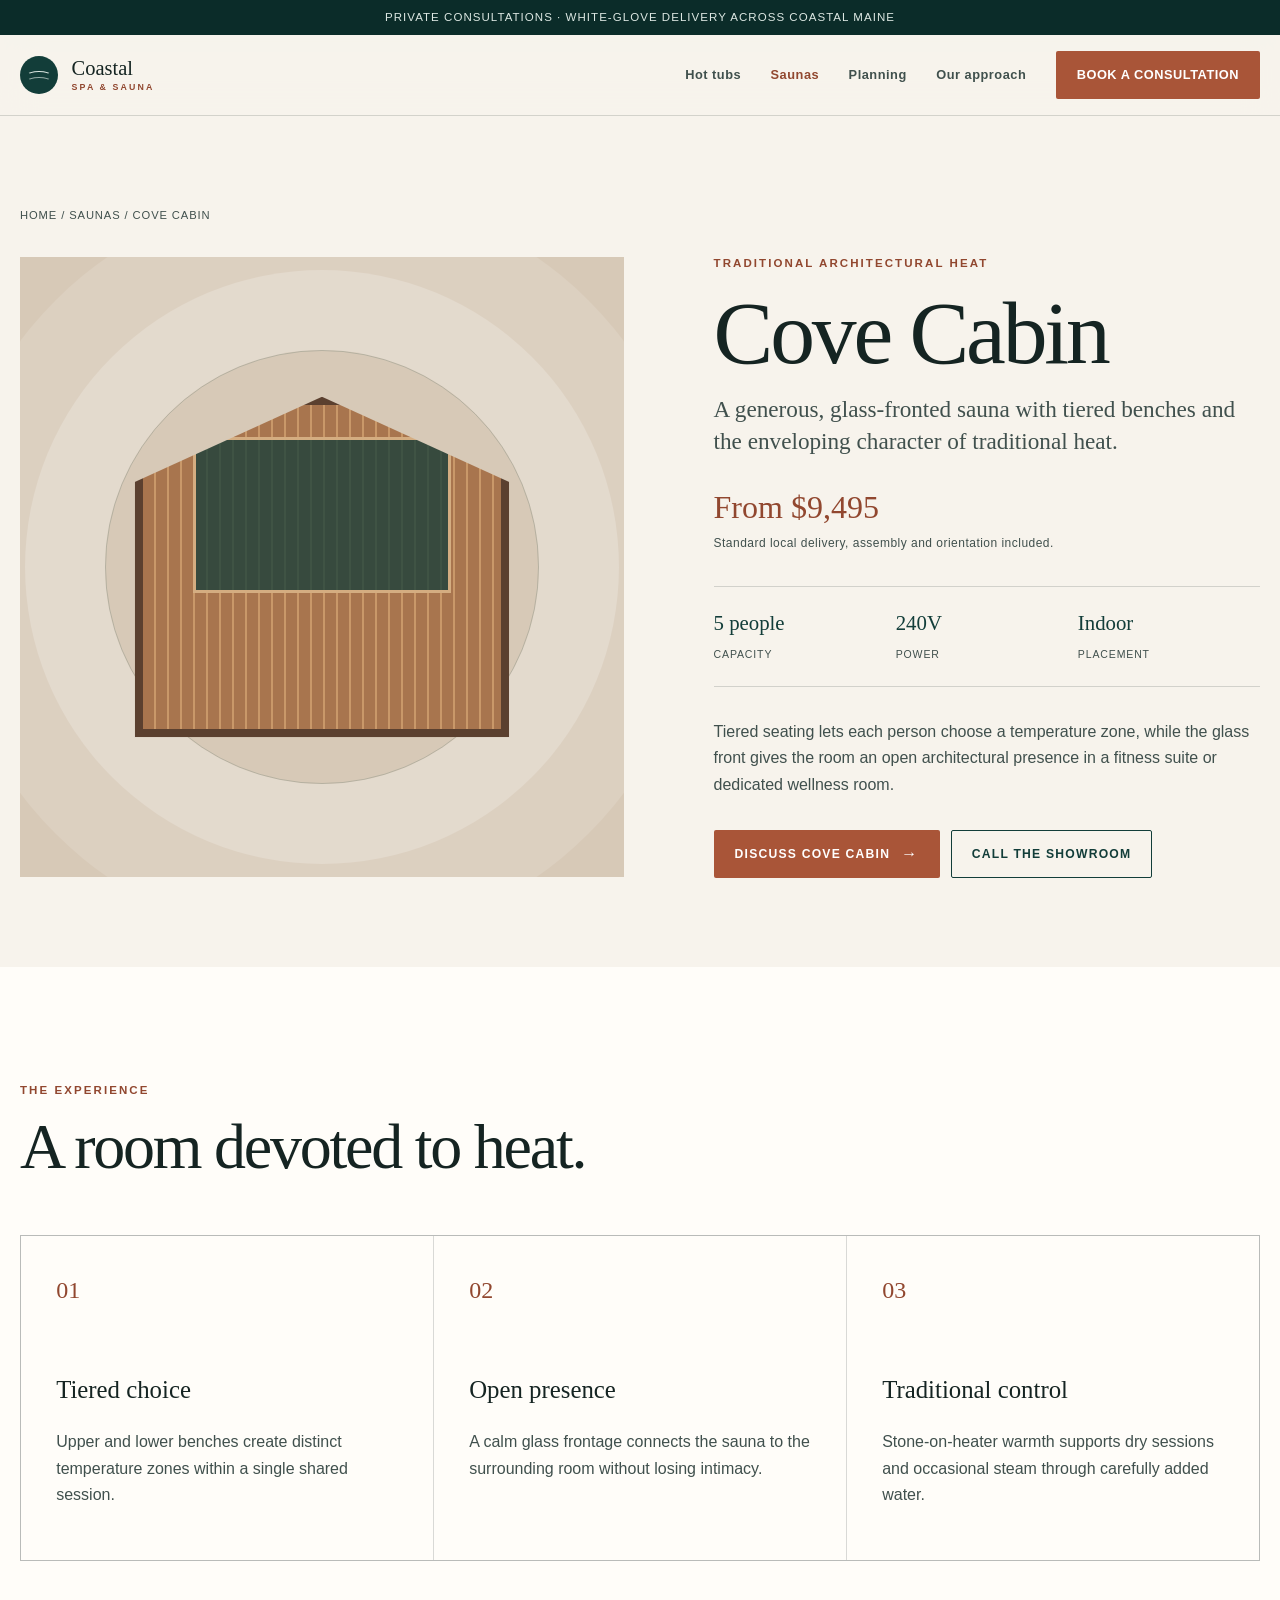
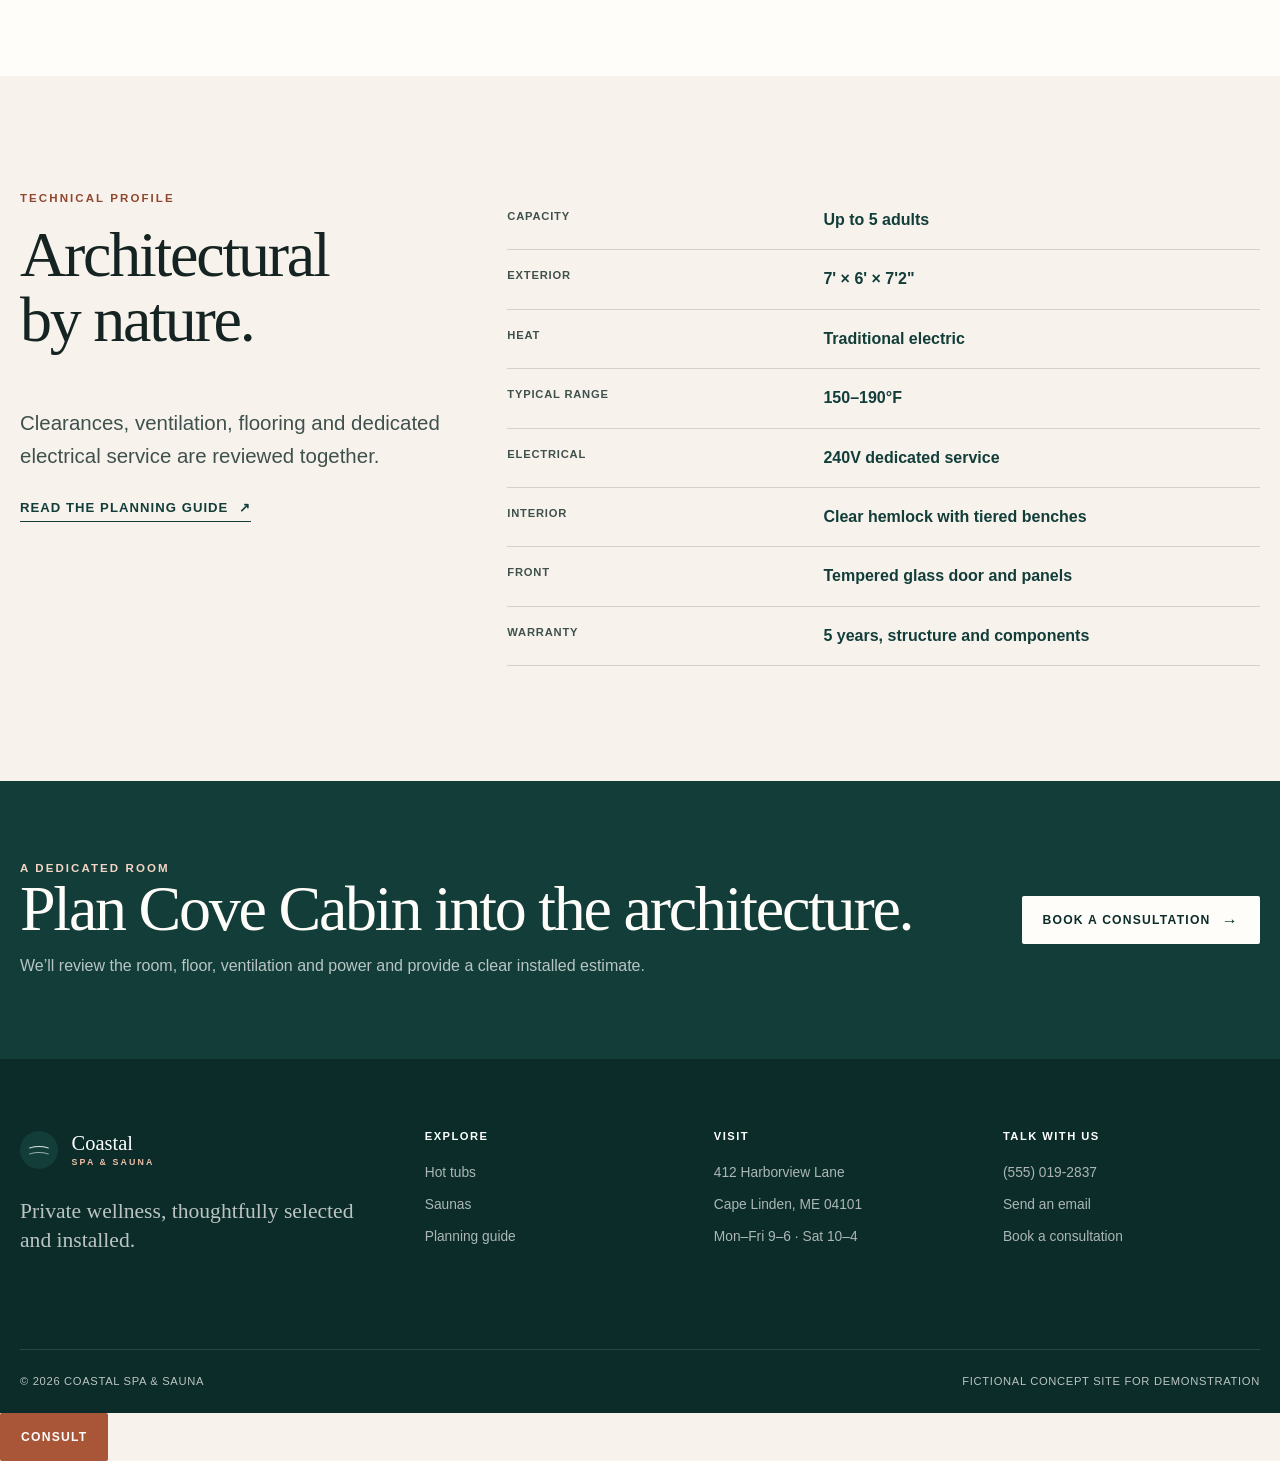
==== cove-cabin.html @ 3d487a6d "Redesign site for a luxury dealer experience" ====
<!doctype html><html lang="en"><head><meta charset="utf-8"><meta name="viewport" content="width=device-width,initial-scale=1"><title>Cove Cabin Traditional Sauna | Coastal Spa &amp; Sauna</title><meta name="description" content="Explore the five-person Cove Cabin traditional sauna with tiered benches, a glass front and premium electric heat."><meta name="theme-color" content="#0b2c29"><meta property="og:image" content="https://coastal-spa-sauna.thomas-12e.workers.dev/og-coastal.png"><meta name="twitter:card" content="summary_large_image"><link rel="canonical" href="https://coastal-spa-sauna.thomas-12e.workers.dev/cove-cabin.html"><link rel="icon" href="favicon.svg" type="image/svg+xml"><link rel="stylesheet" href="styles.css"><script src="script.js" defer></script></head><body>
<a class="skip-link" href="#main">Skip to main content</a><div class="announcement">Private consultations &middot; White-glove delivery across coastal Maine</div><header class="site-header"><div class="container header-inner"><a class="brand" href="index.html" aria-label="Coastal Spa and Sauna home"><span class="brand-mark" aria-hidden="true"></span><span class="brand-copy"><span class="brand-name">Coastal</span><span class="brand-sub">Spa &amp; Sauna</span></span></a><button class="nav-toggle" type="button" aria-label="Open menu" aria-expanded="false" aria-controls="site-nav"><span></span><span></span><span></span></button><nav class="nav" id="site-nav"><a href="hot-tubs.html">Hot tubs</a><a aria-current="page" href="saunas.html">Saunas</a><a href="planning.html">Planning</a><a href="about.html">Our approach</a><a class="btn btn-primary" href="pricing.html?model=cove-cabin">Book a consultation</a></nav></div></header>
<main id="main"><section class="pd-hero"><div class="container"><nav class="breadcrumb" aria-label="Breadcrumb"><a href="index.html">Home</a> / <a href="saunas.html">Saunas</a> / Cove Cabin</nav><div class="pd-grid"><div class="pd-stage" style="background:#d7c9b7" aria-label="Architectural illustration of the Cove Cabin sauna"><div class="mini-sauna cabin" style="width:62%" aria-hidden="true"></div></div><div class="pd-info pd-sticky"><p class="eyebrow">Traditional architectural heat</p><h1>Cove Cabin</h1><p class="pd-tagline">A generous, glass-fronted sauna with tiered benches and the enveloping character of traditional heat.</p><p class="pd-price">From $9,495<small>Standard local delivery, assembly and orientation included.</small></p><div class="fit-list"><div class="fit-item"><strong>5 people</strong><span>Capacity</span></div><div class="fit-item"><strong>240V</strong><span>Power</span></div><div class="fit-item"><strong>Indoor</strong><span>Placement</span></div></div><p class="muted">Tiered seating lets each person choose a temperature zone, while the glass front gives the room an open architectural presence in a fitness suite or dedicated wellness room.</p><div class="pd-actions"><a class="btn btn-primary btn-arrow" href="pricing.html?model=cove-cabin">Discuss Cove Cabin</a><a class="btn btn-outline" href="tel:+15550192837">Call the showroom</a></div></div></div></div></section>
<section class="section section-paper"><div class="container"><div class="section-head"><div><p class="eyebrow">The experience</p><h2>A room devoted to heat.</h2></div></div><div class="benefit-grid"><article class="benefit"><span class="benefit-no">01</span><h3>Tiered choice</h3><p>Upper and lower benches create distinct temperature zones within a single shared session.</p></article><article class="benefit"><span class="benefit-no">02</span><h3>Open presence</h3><p>A calm glass frontage connects the sauna to the surrounding room without losing intimacy.</p></article><article class="benefit"><span class="benefit-no">03</span><h3>Traditional control</h3><p>Stone-on-heater warmth supports dry sessions and occasional steam through carefully added water.</p></article></div></div></section>
<section class="section"><div class="container spec-layout"><div><p class="eyebrow">Technical profile</p><h2>Architectural by nature.</h2><p class="lede">Clearances, ventilation, flooring and dedicated electrical service are reviewed together.</p><a class="text-link" href="planning.html">Read the planning guide</a></div><table class="spec-table"><tbody><tr><th>Capacity</th><td>Up to 5 adults</td></tr><tr><th>Exterior</th><td>7' × 6' × 7'2"</td></tr><tr><th>Heat</th><td>Traditional electric</td></tr><tr><th>Typical range</th><td>150–190°F</td></tr><tr><th>Electrical</th><td>240V dedicated service</td></tr><tr><th>Interior</th><td>Clear hemlock with tiered benches</td></tr><tr><th>Front</th><td>Tempered glass door and panels</td></tr><tr><th>Warranty</th><td>5 years, structure and components</td></tr></tbody></table></div></section>
<section class="consult-band"><div class="container consult-inner"><div><p class="eyebrow">A dedicated room</p><h2>Plan Cove Cabin into the architecture.</h2><p>We’ll review the room, floor, ventilation and power and provide a clear installed estimate.</p></div><a class="btn btn-light btn-arrow" href="pricing.html?model=cove-cabin">Book a consultation</a></div></section></main>
<footer class="site-footer"><div class="container footer-main"><div class="footer-brand"><a class="brand" href="index.html"><span class="brand-mark" aria-hidden="true"></span><span class="brand-copy"><span class="brand-name" style="color:#fff">Coastal</span><span class="brand-sub">Spa &amp; Sauna</span></span></a><p>Private wellness, thoughtfully selected and installed.</p></div><div class="footer-col"><h2>Explore</h2><a href="hot-tubs.html">Hot tubs</a><a href="saunas.html">Saunas</a><a href="planning.html">Planning guide</a></div><div class="footer-col"><h2>Visit</h2><span>412 Harborview Lane</span><span>Cape Linden, ME 04101</span><span>Mon–Fri 9–6 &middot; Sat 10–4</span></div><div class="footer-col"><h2>Talk with us</h2><a href="tel:+15550192837">(555) 019-2837</a><a href="mailto:hello@coastalspaandsauna.example">Send an email</a><a href="pricing.html">Book a consultation</a></div></div><div class="container footer-bottom"><span>&copy; <span data-year>2026</span> Coastal Spa &amp; Sauna</span><span>Fictional concept site for demonstration</span></div></footer><a class="btn btn-primary mobile-consult" href="pricing.html?model=cove-cabin">Consult</a></body></html>
---- styles.css ----
:root {
  --ink: #152422;
  --ink-soft: #40504d;
  --pine: #123d39;
  --pine-deep: #0b2c29;
  --sea-glass: #8fb5ac;
  --sea-mist: #dce7e2;
  --oyster: #f7f3ec;
  --sand: #e5dccf;
  --paper: #fffdf9;
  --copper: #a95538;
  --copper-dark: #91472f;
  --line: rgba(21, 36, 34, 0.16);
  --shadow: 0 24px 70px rgba(11, 44, 41, 0.12);
  --display: "Iowan Old Style", "Baskerville", "Palatino Linotype", Georgia, serif;
  --sans: Inter, ui-sans-serif, -apple-system, BlinkMacSystemFont, "Segoe UI", sans-serif;
  --max: 1240px;
  --header-h: 80px;
}

*, *::before, *::after { box-sizing: border-box; }
html { scroll-behavior: smooth; }
body {
  margin: 0;
  color: var(--ink);
  background: var(--oyster);
  font-family: var(--sans);
  font-size: 16px;
  line-height: 1.65;
  text-rendering: optimizeLegibility;
}
body.nav-open { overflow: hidden; }
img { display: block; max-width: 100%; }
a { color: inherit; }
button, input, select, textarea { font: inherit; }
button { color: inherit; }

:focus-visible {
  outline: 3px solid var(--copper);
  outline-offset: 4px;
}

.skip-link {
  position: fixed;
  top: 12px;
  left: 12px;
  z-index: 1000;
  transform: translateY(-180%);
  padding: .65rem 1rem;
  background: var(--paper);
  border: 1px solid var(--ink);
}
.skip-link:focus { transform: none; }

.container { width: min(calc(100% - 40px), var(--max)); margin-inline: auto; }
.narrow { width: min(calc(100% - 40px), 820px); margin-inline: auto; }
.eyebrow {
  margin: 0 0 1rem;
  color: var(--copper-dark);
  font-size: .72rem;
  font-weight: 750;
  letter-spacing: .18em;
  line-height: 1.3;
  text-transform: uppercase;
}
h1, h2, h3, p { margin-top: 0; }
h1, h2, h3 { text-wrap: balance; }
h1, h2 {
  font-family: var(--display);
  font-weight: 500;
  letter-spacing: -.035em;
  line-height: 1.02;
}
h1 { font-size: clamp(3.2rem, 8vw, 7.2rem); }
h2 { font-size: clamp(2.3rem, 5vw, 4.5rem); }
h3 { font-size: 1.35rem; line-height: 1.2; }
.lede { max-width: 680px; color: var(--ink-soft); font-size: clamp(1.06rem, 2vw, 1.28rem); }
.kicker { color: var(--ink-soft); font-size: .9rem; letter-spacing: .06em; text-transform: uppercase; }
.muted { color: var(--ink-soft); }
.text-link {
  display: inline-flex;
  gap: .65rem;
  align-items: center;
  padding-bottom: .18rem;
  color: var(--pine);
  border-bottom: 1px solid currentColor;
  font-size: .82rem;
  font-weight: 750;
  letter-spacing: .08em;
  text-decoration: none;
  text-transform: uppercase;
}
.text-link::after { content: "\2197"; transition: transform .2s ease; }
.text-link:hover::after { transform: translate(3px, -3px); }

.announcement {
  padding: .5rem 20px;
  color: var(--sea-mist);
  background: var(--pine-deep);
  font-size: .72rem;
  letter-spacing: .09em;
  text-align: center;
  text-transform: uppercase;
}
.site-header {
  position: sticky;
  top: 0;
  z-index: 100;
  min-height: var(--header-h);
  background: color-mix(in srgb, var(--oyster) 92%, transparent);
  border-bottom: 1px solid var(--line);
  backdrop-filter: blur(16px);
}
.header-inner { min-height: var(--header-h); display: flex; align-items: center; justify-content: space-between; gap: 1rem; }
.brand { display: inline-flex; align-items: center; gap: .85rem; color: var(--ink); text-decoration: none; }
.brand-mark {
  position: relative;
  width: 38px;
  aspect-ratio: 1;
  overflow: hidden;
  background: var(--pine);
  border-radius: 50%;
}
.brand-mark::before,
.brand-mark::after {
  content: "";
  position: absolute;
  left: 7px;
  width: 24px;
  height: 8px;
  border: 1.5px solid var(--sea-mist);
  border-color: var(--sea-mist) transparent transparent;
  border-radius: 50%;
}
.brand-mark::before { top: 15px; }
.brand-mark::after { top: 21px; opacity: .65; }
.brand-copy { display: grid; line-height: 1; }
.brand-name { font-family: var(--display); font-size: 1.28rem; }
.brand-sub { margin-top: .3rem; color: var(--copper-dark); font-size: .55rem; font-weight: 750; letter-spacing: .24em; text-transform: uppercase; }
.nav { display: flex; align-items: center; gap: clamp(1.1rem, 2.3vw, 2rem); }
.nav a { color: var(--ink-soft); font-size: .8rem; font-weight: 650; letter-spacing: .04em; text-decoration: none; }
.nav a:hover, .nav a[aria-current="page"] { color: var(--copper-dark); }
.nav .btn-primary { color: #fff; }
.nav-toggle { display: none; width: 46px; height: 46px; padding: 10px; background: transparent; border: 1px solid var(--line); cursor: pointer; }
.nav-toggle span { display: block; width: 100%; height: 1px; margin: 6px 0; background: var(--ink); transition: .25s ease; }
.site-header.nav-open .nav-toggle span:first-child { transform: translateY(7px) rotate(45deg); }
.site-header.nav-open .nav-toggle span:nth-child(2) { opacity: 0; }
.site-header.nav-open .nav-toggle span:last-child { transform: translateY(-7px) rotate(-45deg); }

.btn {
  display: inline-flex;
  min-height: 48px;
  align-items: center;
  justify-content: center;
  gap: .7rem;
  padding: .78rem 1.25rem;
  border: 1px solid transparent;
  border-radius: 2px;
  font-size: .76rem;
  font-weight: 780;
  letter-spacing: .1em;
  line-height: 1.2;
  text-decoration: none;
  text-transform: uppercase;
  transition: background .2s ease, color .2s ease, transform .2s ease, border-color .2s ease;
}
.btn:hover { transform: translateY(-2px); }
.btn-primary { color: #fff; background: var(--copper); }
.btn-primary:hover { background: var(--copper-dark); }
.btn-dark { color: #fff; background: var(--pine-deep); }
.btn-dark:hover { background: var(--pine); }
.btn-outline { color: var(--pine); border-color: var(--pine); background: transparent; }
.btn-outline:hover { color: #fff; background: var(--pine); }
.btn-light { color: var(--pine-deep); background: var(--paper); }
.btn-light:hover { background: var(--sea-mist); }
.btn-arrow::after { content: "\2192"; font-size: 1rem; }

.hero-home {
  position: relative;
  min-height: min(820px, calc(100vh - 110px));
  overflow: hidden;
  color: var(--paper);
  background: var(--pine-deep);
}
.hero-home::before {
  content: "";
  position: absolute;
  inset: 0;
  opacity: .5;
  background:
    radial-gradient(circle at 72% 34%, rgba(143,181,172,.32), transparent 23%),
    linear-gradient(115deg, transparent 0 47%, rgba(255,255,255,.035) 47% 48%, transparent 48% 100%);
}
.hero-grid { position: relative; z-index: 1; min-height: inherit; display: grid; grid-template-columns: 1.08fr .92fr; align-items: center; gap: 4rem; padding-block: 4.25rem; }
.hero-copy h1 { max-width: 720px; margin-bottom: 1.5rem; font-size: clamp(3rem, 5vw, 4.8rem); }
.hero-copy .eyebrow { color: #d99b7e; }
.hero-copy .lede { color: rgba(255,255,255,.74); }
.hero-actions { display: flex; flex-wrap: wrap; gap: .85rem; margin-top: 2rem; }
.hero-note { margin-top: 2.6rem; color: rgba(255,255,255,.55); font-size: .78rem; letter-spacing: .05em; }
.hero-stage { position: relative; min-height: 520px; display: grid; place-items: center; }
.water-orbit {
  position: absolute;
  width: min(480px, 88%);
  aspect-ratio: 1;
  border: 1px solid rgba(255,255,255,.22);
  border-radius: 50%;
  animation: breathe 7s ease-in-out infinite;
}
.water-orbit::before, .water-orbit::after { content: ""; position: absolute; inset: 12%; border: 1px solid rgba(143,181,172,.32); border-radius: inherit; }
.water-orbit::after { inset: 26%; background: radial-gradient(circle, rgba(143,181,172,.25), transparent 68%); }
.hero-spa {
  position: relative;
  width: min(390px, 76%);
  aspect-ratio: 1.08;
  transform: rotate(-4deg);
  background: linear-gradient(145deg, #f6f2e9 0%, #c7d4cf 52%, #91aaa4 100%);
  border: 7px solid rgba(247,243,236,.96);
  border-radius: 20% 20% 16% 16%;
  box-shadow: 0 40px 90px rgba(0,0,0,.3), inset 0 0 0 4px rgba(18,61,57,.16);
}
.hero-spa::before {
  content: "";
  position: absolute;
  inset: 7%;
  z-index: 0;
  background:
    radial-gradient(circle at 28% 36%, rgba(255,255,255,.24), transparent 4%),
    radial-gradient(circle at 72% 68%, rgba(255,255,255,.18), transparent 5%),
    linear-gradient(145deg, #75aaa2, #2c6861 58%, #174c47);
  border: 2px solid rgba(255,255,255,.42);
  border-radius: 17%;
  box-shadow: inset 0 16px 28px rgba(255,255,255,.12), inset 0 -18px 30px rgba(7,41,38,.28);
}
.hero-spa::after {
  content: "";
  position: absolute;
  left: 38%;
  bottom: 2%;
  z-index: 3;
  width: 24%;
  height: 5%;
  background: #dce5e1;
  border: 1px solid rgba(18,61,57,.34);
  border-radius: 999px 999px 3px 3px;
  box-shadow: inset 0 2px 0 rgba(255,255,255,.7);
}
.hero-seat {
  position: absolute;
  z-index: 2;
  width: 24%;
  height: 27%;
  background: linear-gradient(180deg, rgba(218,233,228,.86), rgba(126,174,165,.72));
  border: 1.5px solid rgba(235,246,242,.72);
  border-radius: 42% 42% 30% 30%;
  box-shadow: inset 0 -8px 13px rgba(17,74,68,.26), 0 3px 8px rgba(7,41,38,.15);
}
.hero-seat::before {
  content: "";
  position: absolute;
  top: 8%;
  left: 19%;
  width: 62%;
  height: 20%;
  background: rgba(20,78,72,.62);
  border: 1px solid rgba(255,255,255,.35);
  border-radius: 999px;
}
.hero-seat::after {
  content: "";
  position: absolute;
  top: 45%;
  left: 28%;
  width: 5px;
  height: 5px;
  background: rgba(244,248,245,.88);
  border-radius: 50%;
  box-shadow: 13px 0 0 rgba(244,248,245,.78), 26px 0 0 rgba(244,248,245,.88), 6px 12px 0 rgba(244,248,245,.7), 20px 12px 0 rgba(244,248,245,.78);
}
.hero-seat-1 { top: 11%; left: 10%; transform: rotate(-18deg); }
.hero-seat-2 { top: 6%; left: 38%; transform: rotate(0); }
.hero-seat-3 { top: 11%; right: 10%; transform: rotate(18deg); }
.hero-seat-4 { right: 14%; bottom: 10%; transform: rotate(150deg); }
.hero-seat-5 { left: 14%; bottom: 10%; transform: rotate(-150deg); }
.hero-footwell {
  position: absolute;
  top: 38%;
  left: 35%;
  z-index: 1;
  width: 30%;
  aspect-ratio: 1;
  background: radial-gradient(circle, rgba(143,181,172,.45) 0 10%, transparent 11% 29%, rgba(214,231,225,.25) 30% 32%, transparent 33% 50%, rgba(214,231,225,.16) 51% 53%, rgba(13,68,63,.65) 54%);
  border: 1px solid rgba(237,247,243,.42);
  border-radius: 42%;
}
.hero-control {
  position: absolute;
  top: 3%;
  right: 24%;
  z-index: 4;
  width: 13%;
  height: 4%;
  background: #173f3b;
  border: 1px solid rgba(255,255,255,.48);
  border-radius: 999px;
}
.stage-label {
  position: absolute;
  right: 0;
  bottom: 10%;
  width: 175px;
  padding: 1rem;
  color: var(--ink);
  background: rgba(247,243,236,.9);
  border-left: 2px solid var(--copper);
  backdrop-filter: blur(10px);
  font-size: .74rem;
}
.stage-label strong { display: block; margin-bottom: .3rem; color: var(--pine); font-family: var(--display); font-size: 1.08rem; }
@keyframes breathe { 50% { transform: scale(1.04); opacity: .72; } }

.proof-bar { border-bottom: 1px solid var(--line); background: var(--paper); }
.proof-grid { display: grid; grid-template-columns: repeat(4, 1fr); }
.proof-item { padding: 1.6rem; border-left: 1px solid var(--line); }
.proof-item:last-child { border-right: 1px solid var(--line); }
.proof-item strong { display: block; color: var(--pine); font-family: var(--display); font-size: 1.55rem; font-weight: 500; }
.proof-item span { color: var(--ink-soft); font-size: .72rem; letter-spacing: .06em; text-transform: uppercase; }

.section { padding-block: clamp(5rem, 9vw, 9rem); }
.section-paper { background: var(--paper); }
.section-dark { color: var(--paper); background: var(--pine-deep); }
.section-sand { background: var(--sand); }
.section-head { display: flex; justify-content: space-between; align-items: end; gap: 2rem; margin-bottom: 3.5rem; }
.section-head h2 { max-width: 760px; margin-bottom: 0; }
.section-head .lede { max-width: 440px; margin-bottom: .4rem; }

.finder-shell { display: grid; grid-template-columns: .74fr 1.26fr; background: var(--paper); box-shadow: var(--shadow); }
.finder-intro { padding: clamp(2rem, 5vw, 4.5rem); color: var(--paper); background: var(--pine); }
.finder-intro h2 { font-size: clamp(2.5rem, 4vw, 4rem); }
.finder-intro p { color: rgba(255,255,255,.7); }
.finder-steps { display: grid; gap: 1.1rem; margin: 2rem 0 0; padding: 0; counter-reset: finder; list-style: none; }
.finder-steps li { display: flex; align-items: center; gap: .8rem; color: rgba(255,255,255,.72); font-size: .82rem; }
.finder-steps li::before { counter-increment: finder; content: counter(finder); display: grid; width: 28px; height: 28px; flex: 0 0 auto; place-items: center; border: 1px solid rgba(255,255,255,.38); border-radius: 50%; font-size: .7rem; }
.finder-form { padding: clamp(2rem, 5vw, 4.5rem); }
.finder-question { margin: 0 0 2rem; padding: 0; border: 0; }
.finder-question legend { margin-bottom: .8rem; font-family: var(--display); font-size: 1.22rem; }
.choice-row { display: flex; flex-wrap: wrap; gap: .55rem; }
.choice { position: relative; }
.choice input { position: absolute; opacity: 0; pointer-events: none; }
.choice span { display: block; padding: .72rem .95rem; color: var(--ink-soft); background: var(--oyster); border: 1px solid var(--line); cursor: pointer; font-size: .82rem; }
.choice input:checked + span { color: #fff; background: var(--pine); border-color: var(--pine); }
.choice input:focus-visible + span { outline: 3px solid var(--copper); outline-offset: 3px; }
.finder-result { display: none; margin-top: 2rem; padding: 1.5rem; background: var(--sea-mist); border-left: 3px solid var(--copper); }
.finder-result.is-visible { display: block; animation: rise .4s ease both; }
.finder-result h3 { margin-bottom: .45rem; font-family: var(--display); font-size: 1.7rem; }
.finder-result p { margin-bottom: 1rem; color: var(--ink-soft); }

.collection-grid { display: grid; grid-template-columns: 1.12fr .88fr; gap: 1.25rem; }
.collection-card {
  position: relative;
  min-height: 540px;
  overflow: hidden;
  padding: clamp(2rem, 4vw, 4rem);
  color: var(--paper);
  background: var(--pine);
  text-decoration: none;
}
.collection-card:nth-child(2) { background: #4a392e; }
.collection-card::after {
  content: "";
  position: absolute;
  right: -5%;
  bottom: -22%;
  width: 68%;
  aspect-ratio: 1;
  border: 1px solid rgba(255,255,255,.22);
  border-radius: 50%;
  box-shadow: 0 0 0 45px rgba(255,255,255,.035), 0 0 0 90px rgba(255,255,255,.025);
  transition: transform .6s ease;
}
.collection-card:nth-child(2)::after { border-radius: 50% 50% 8% 8%; }
.collection-card:hover::after { transform: translate(-4%, -4%) scale(1.06); }
.collection-card .number { color: rgba(255,255,255,.45); font-size: .7rem; letter-spacing: .12em; }
.collection-card h3 { max-width: 420px; margin-top: 50%; margin-bottom: 1rem; font-family: var(--display); font-size: clamp(2.3rem, 4vw, 4rem); font-weight: 500; }
.collection-card p { max-width: 420px; color: rgba(255,255,255,.7); }
.collection-card .text-link { color: #fff; }

.feature-story { display: grid; grid-template-columns: 1.05fr .95fr; min-height: 650px; }
.model-stage { position: relative; display: grid; min-height: 560px; place-items: center; overflow: hidden; background: var(--sea-mist); }
.model-stage::before { content: ""; position: absolute; width: 70%; aspect-ratio: 1; border: 1px solid rgba(18,61,57,.2); border-radius: 50%; box-shadow: 0 0 0 70px rgba(255,255,255,.25), 0 0 0 140px rgba(255,255,255,.16); }
.spa-diagram { position: relative; z-index: 1; width: min(410px, 72%); aspect-ratio: 1.08; transform: rotate(-5deg); background: #356e67; border: 18px solid var(--paper); border-radius: 18%; box-shadow: 0 30px 70px rgba(11,44,41,.22), inset 0 0 0 3px rgba(255,255,255,.22); }
.spa-diagram::before { content: ""; position: absolute; inset: 17%; background: #214f4a; border: 2px solid rgba(255,255,255,.26); border-radius: 42%; }
.seat { position: absolute; z-index: 2; width: 25%; aspect-ratio: 1; background: rgba(220,231,226,.52); border: 1px solid rgba(255,255,255,.58); border-radius: 46% 46% 40% 40%; }
.seat::after { content: ""; position: absolute; inset: 25%; border: 1px solid rgba(255,255,255,.65); border-radius: 50%; }
.seat-1 { top: 9%; left: 14%; transform: rotate(-35deg); }
.seat-2 { top: 8%; right: 14%; transform: rotate(35deg); }
.seat-3 { top: 38%; right: 4%; transform: rotate(86deg); }
.seat-4 { bottom: 8%; right: 17%; transform: rotate(145deg); }
.seat-5 { bottom: 8%; left: 17%; transform: rotate(-145deg); }
.story-copy { display: flex; flex-direction: column; justify-content: center; padding: clamp(3rem, 7vw, 6rem); background: var(--paper); }
.story-copy h2 { margin-bottom: 1.4rem; }
.story-copy .price { margin: 1.5rem 0; color: var(--copper-dark); font-family: var(--display); font-size: 1.65rem; }
.stat-row { display: flex; flex-wrap: wrap; gap: 1.5rem; margin: 1rem 0 2rem; padding-block: 1.3rem; border-block: 1px solid var(--line); }
.stat strong { display: block; color: var(--pine); font-family: var(--display); font-size: 1.4rem; font-weight: 500; }
.stat span { color: var(--ink-soft); font-size: .68rem; letter-spacing: .08em; text-transform: uppercase; }

.compare-wrap { overflow-x: auto; background: var(--paper); border: 1px solid var(--line); }
.compare-table { width: 100%; min-width: 760px; border-collapse: collapse; }
.compare-table th, .compare-table td { padding: 1.2rem 1.4rem; border-bottom: 1px solid var(--line); text-align: left; }
.compare-table th { color: var(--pine); font-family: var(--display); font-size: 1.2rem; font-weight: 500; }
.compare-table th:first-child, .compare-table td:first-child { color: var(--ink-soft); font-family: var(--sans); font-size: .72rem; font-weight: 700; letter-spacing: .08em; text-transform: uppercase; }
.compare-table tr:last-child td { border-bottom: 0; }
.compare-table .recommended { background: rgba(220,231,226,.55); }

.process-grid { display: grid; grid-template-columns: repeat(4, 1fr); border-top: 1px solid var(--line); }
.process-step { position: relative; padding: 2rem 1.6rem 0 0; }
.process-step::before { content: ""; position: absolute; top: -5px; left: 0; width: 9px; height: 9px; background: var(--copper); border-radius: 50%; }
.process-step .step-no { display: block; margin-bottom: 2rem; color: var(--copper-dark); font-family: var(--display); font-size: 1.7rem; }
.process-step h3 { margin-bottom: .6rem; font-family: var(--display); font-weight: 500; }
.process-step p { color: var(--ink-soft); font-size: .9rem; }

.quote-layout { display: grid; grid-template-columns: .8fr 1.2fr; align-items: stretch; }
.quote-feature { min-height: 560px; padding: clamp(2.5rem, 6vw, 5rem); color: var(--paper); background: var(--copper-dark); }
.finder-intro .eyebrow,
.quote-feature .eyebrow,
.consult-band .eyebrow,
.consultation-aside .eyebrow,
.about-panel.dark .eyebrow { color: #f6d4c5; }
.quote-feature blockquote { margin: 0; font-family: var(--display); font-size: clamp(2rem, 4vw, 3.6rem); line-height: 1.13; }
.quote-feature cite { display: block; margin-top: 2rem; color: rgba(255,255,255,.7); font-family: var(--sans); font-size: .76rem; font-style: normal; letter-spacing: .08em; text-transform: uppercase; }
.quote-notes { display: grid; grid-template-columns: repeat(2, 1fr); background: var(--paper); }
.quote-note { padding: 2.5rem; border: 1px solid var(--line); border-left: 0; }
.quote-note:nth-child(n+3) { border-top: 0; }
.quote-note .stars { color: var(--copper); letter-spacing: .18em; }
.quote-note p { color: var(--ink-soft); }
.quote-note footer { font-size: .78rem; font-weight: 750; letter-spacing: .06em; text-transform: uppercase; }

.faq-list { border-top: 1px solid var(--line); }
.faq-list details { border-bottom: 1px solid var(--line); }
.faq-list summary { display: flex; justify-content: space-between; gap: 1rem; padding: 1.5rem 0; cursor: pointer; font-family: var(--display); font-size: 1.25rem; list-style: none; }
.faq-list summary::-webkit-details-marker { display: none; }
.faq-list summary::after { content: "+"; color: var(--copper-dark); font-family: var(--sans); }
.faq-list details[open] summary::after { content: "\2212"; }
.faq-list details p { max-width: 760px; padding-bottom: 1.5rem; color: var(--ink-soft); }

.consult-band { padding-block: 5rem; color: var(--paper); background: var(--pine); }
.consult-inner { display: grid; grid-template-columns: 1fr auto; align-items: center; gap: 2rem; }
.consult-inner h2 { margin-bottom: .7rem; font-size: clamp(2.5rem, 5vw, 4.6rem); }
.consult-inner p { max-width: 650px; margin-bottom: 0; color: rgba(255,255,255,.7); }

.site-footer { color: rgba(255,255,255,.72); background: var(--pine-deep); }
.footer-main { display: grid; grid-template-columns: 1.45fr repeat(3, 1fr); gap: 2rem; padding-block: 4.5rem; }
.footer-brand p { max-width: 340px; margin-top: 1.2rem; font-family: var(--display); font-size: 1.35rem; line-height: 1.35; }
.footer-col h2 { margin-bottom: 1.2rem; color: #fff; font-family: var(--sans); font-size: .7rem; font-weight: 750; letter-spacing: .13em; text-transform: uppercase; }
.footer-col a, .footer-col span { display: block; margin: .6rem 0; color: rgba(255,255,255,.66); font-size: .86rem; text-decoration: none; }
.footer-col a:hover { color: #fff; }
.footer-bottom { display: flex; justify-content: space-between; gap: 1rem; padding-block: 1.4rem; border-top: 1px solid rgba(255,255,255,.12); font-size: .7rem; letter-spacing: .06em; text-transform: uppercase; }
.site-footer .brand-sub { color: #f0bfa9; }

.page-hero { padding-block: clamp(5rem, 10vw, 9rem); border-bottom: 1px solid var(--line); }
.page-hero-grid { display: grid; grid-template-columns: 1.15fr .85fr; align-items: end; gap: 4rem; }
.page-hero h1 { max-width: 850px; margin-bottom: 1.6rem; font-size: clamp(3.7rem, 8vw, 7.4rem); }
.page-hero-aside { padding-left: 2rem; border-left: 1px solid var(--line); }
.breadcrumb { margin-bottom: 2rem; color: var(--ink-soft); font-size: .7rem; letter-spacing: .08em; text-transform: uppercase; }
.breadcrumb a { text-decoration: none; }

.filter-bar { position: sticky; top: var(--header-h); z-index: 40; padding-block: 1rem; background: color-mix(in srgb, var(--oyster) 94%, transparent); border-bottom: 1px solid var(--line); backdrop-filter: blur(14px); }
.filter-inner { display: flex; align-items: center; gap: .65rem; overflow-x: auto; }
.filter-label { margin-right: .4rem; color: var(--ink-soft); font-size: .7rem; font-weight: 750; letter-spacing: .1em; text-transform: uppercase; white-space: nowrap; }
.filter-btn { min-height: 40px; padding: .55rem .85rem; color: var(--ink-soft); background: transparent; border: 1px solid var(--line); cursor: pointer; font-size: .75rem; white-space: nowrap; }
.filter-btn.is-active { color: #fff; background: var(--pine); border-color: var(--pine); }

.model-list { display: grid; gap: 1.25rem; }
.model-card { display: grid; grid-template-columns: .85fr 1.15fr; min-height: 480px; background: var(--paper); border: 1px solid var(--line); }
.model-card[hidden] { display: none; }
.model-card-visual { position: relative; display: grid; place-items: center; overflow: hidden; background: var(--sea-mist); }
.model-card-visual::before { content: ""; position: absolute; width: 72%; aspect-ratio: 1; border: 1px solid rgba(18,61,57,.15); border-radius: 50%; box-shadow: 0 0 0 55px rgba(255,255,255,.25), 0 0 0 110px rgba(255,255,255,.15); }
.mini-spa { position: relative; z-index: 1; width: 52%; aspect-ratio: 1; transform: rotate(-6deg); background: #39756e; border: 13px solid var(--paper); border-radius: 18%; box-shadow: 0 25px 55px rgba(11,44,41,.2); }
.mini-spa::before { content: ""; position: absolute; inset: 17%; background: #24554f; border: 1px solid rgba(255,255,255,.3); border-radius: 38%; }
.mini-spa.two { aspect-ratio: .78; border-radius: 30%; }
.mini-spa.seven { width: 60%; border-radius: 14%; }
.mini-sauna { position: relative; z-index: 1; width: 50%; aspect-ratio: .82; background: repeating-linear-gradient(90deg, #a8754e 0 11px, #c99869 11px 13px); border: 8px solid #5b402f; box-shadow: 0 28px 60px rgba(74,57,46,.24); }
.mini-sauna::before { content: ""; position: absolute; inset: 10% 14% 42%; background: rgba(18,61,57,.75); border: 3px solid #d4ad81; }
.mini-sauna.barrel { width: 61%; aspect-ratio: 1.25; border-radius: 48%; }
.mini-sauna.cabin { width: 58%; aspect-ratio: 1.1; clip-path: polygon(50% 0, 100% 25%, 100% 100%, 0 100%, 0 25%); }
.model-card-copy { display: flex; flex-direction: column; justify-content: center; padding: clamp(2.5rem, 6vw, 5rem); }
.model-card-copy h2 { margin-bottom: 1rem; font-size: clamp(2.5rem, 5vw, 4.2rem); }
.model-card-copy .price { color: var(--copper-dark); font-family: var(--display); font-size: 1.5rem; }
.model-card-actions { display: flex; flex-wrap: wrap; gap: .7rem; margin-top: 1.2rem; }

.pd-hero { padding-block: clamp(3rem, 7vw, 7rem); }
.pd-grid { display: grid; grid-template-columns: 1.05fr .95fr; gap: clamp(3rem, 7vw, 7rem); align-items: center; }
.pd-stage { position: relative; min-height: 620px; display: grid; place-items: center; overflow: hidden; background: var(--sea-mist); }
.pd-stage::before { content: ""; position: absolute; width: 72%; aspect-ratio: 1; border: 1px solid rgba(18,61,57,.17); border-radius: 50%; box-shadow: 0 0 0 80px rgba(255,255,255,.2), 0 0 0 160px rgba(255,255,255,.12); }
.pd-stage .spa-diagram { width: min(460px, 68%); }
.pd-info h1 { margin-bottom: 1rem; font-size: clamp(3.7rem, 7vw, 6.6rem); }
.pd-tagline { color: var(--ink-soft); font-family: var(--display); font-size: 1.45rem; line-height: 1.35; }
.pd-price { margin: 1.5rem 0; color: var(--copper-dark); font-family: var(--display); font-size: 2rem; }
.pd-price small { display: block; color: var(--ink-soft); font-family: var(--sans); font-size: .75rem; letter-spacing: .04em; }
.pd-actions { display: flex; flex-wrap: wrap; gap: .7rem; margin-top: 2rem; }
.fit-list { display: grid; grid-template-columns: repeat(3, 1fr); margin: 2rem 0; border-block: 1px solid var(--line); }
.fit-item { padding: 1.2rem .8rem 1.2rem 0; }
.fit-item strong { display: block; color: var(--pine); font-family: var(--display); font-size: 1.3rem; font-weight: 500; }
.fit-item span { color: var(--ink-soft); font-size: .66rem; letter-spacing: .08em; text-transform: uppercase; }
.pd-sticky { position: sticky; top: calc(var(--header-h) + 2rem); }

.benefit-grid { display: grid; grid-template-columns: repeat(3, 1fr); gap: 1px; background: var(--line); border: 1px solid var(--line); }
.benefit { min-height: 300px; padding: 2.2rem; background: var(--paper); }
.benefit-no { display: block; margin-bottom: 4rem; color: var(--copper-dark); font-family: var(--display); font-size: 1.5rem; }
.benefit h3 { font-family: var(--display); font-size: 1.55rem; font-weight: 500; }
.benefit p { color: var(--ink-soft); }

.therapy-map { display: grid; grid-template-columns: .95fr 1.05fr; min-height: 600px; background: var(--paper); }
.therapy-visual { display: grid; place-items: center; background: var(--pine); }
.therapy-visual .spa-diagram { width: min(420px, 68%); border-color: var(--sea-mist); }
.therapy-copy { display: flex; flex-direction: column; justify-content: center; padding: clamp(2.5rem, 6vw, 5rem); }
.zone-list { margin: 1.8rem 0 0; padding: 0; list-style: none; }
.zone-list li { display: grid; grid-template-columns: 32px 1fr; gap: .8rem; padding: .9rem 0; border-top: 1px solid var(--line); }
.zone-list span:first-child { color: var(--copper-dark); font-family: var(--display); }

.spec-layout { display: grid; grid-template-columns: .72fr 1.28fr; gap: 4rem; }
.spec-table { width: 100%; border-collapse: collapse; }
.spec-table th, .spec-table td { padding: 1rem 0; border-bottom: 1px solid var(--line); text-align: left; vertical-align: top; }
.spec-table th { width: 42%; color: var(--ink-soft); font-size: .7rem; letter-spacing: .07em; text-transform: uppercase; }
.spec-table td { color: var(--pine); font-weight: 650; }

.ownership-grid { display: grid; grid-template-columns: repeat(3, 1fr); gap: 1.25rem; }
.ownership-card { padding: 2rem; background: var(--paper); border-top: 3px solid var(--sea-glass); }
.ownership-card h3 { font-family: var(--display); font-size: 1.5rem; font-weight: 500; }
.bar-meter { height: 5px; margin: 1.4rem 0 .8rem; background: var(--sand); }
.bar-meter span { display: block; height: 100%; background: var(--copper); }

.planning-hero-visual { min-height: 360px; display: grid; grid-template-columns: repeat(3, 1fr); gap: 1px; background: var(--line); }
.plan-tile { display: grid; place-items: center; padding: 2rem; background: var(--paper); text-align: center; }
.plan-icon { position: relative; width: 110px; aspect-ratio: 1; margin-bottom: 1.5rem; border: 1px solid var(--pine); }
.plan-icon::before, .plan-icon::after { content: ""; position: absolute; background: var(--sea-glass); }
.plan-icon::before { inset: 18%; border: 1px solid var(--pine); background: transparent; border-radius: 20%; }
.plan-icon::after { width: 42%; height: 1px; top: 50%; left: 29%; }
.plan-tile h3 { font-family: var(--display); font-weight: 500; }

.about-grid { display: grid; grid-template-columns: 1fr 1fr; gap: 1px; background: var(--line); }
.about-panel { min-height: 500px; padding: clamp(2.5rem, 6vw, 5rem); background: var(--paper); }
.about-panel.dark { color: #fff; background: var(--pine); }
.about-panel.dark p { color: rgba(255,255,255,.7); }
.principle-list { margin: 2rem 0 0; padding: 0; list-style: none; }
.principle-list li { padding: 1rem 0; border-top: 1px solid currentColor; font-family: var(--display); font-size: 1.3rem; }

.pricing-hero { color: #fff; background: var(--pine-deep); }
.pricing-hero .eyebrow { color: #d99b7e; }
.pricing-hero .lede { color: rgba(255,255,255,.72); }
.investment-grid { display: grid; grid-template-columns: repeat(3, 1fr); gap: 1px; background: var(--line); border: 1px solid var(--line); }
.investment-card { position: relative; padding: 2rem; background: var(--paper); }
.investment-card.featured::before { content: "Most considered"; position: absolute; top: 0; right: 0; padding: .45rem .7rem; color: #fff; background: var(--copper); font-size: .62rem; letter-spacing: .08em; text-transform: uppercase; }
.investment-card h2 { margin: 2.5rem 0 .5rem; font-size: 2.1rem; }
.investment-card .price { color: var(--copper-dark); font-family: var(--display); font-size: 1.4rem; }

.consultation-layout { display: grid; grid-template-columns: .78fr 1.22fr; box-shadow: var(--shadow); }
.consultation-aside { padding: clamp(2.5rem, 5vw, 4.5rem); color: #fff; background: var(--pine); }
.consultation-aside h2 { font-size: clamp(2.5rem, 4vw, 4rem); }
.consultation-aside p { color: rgba(255,255,255,.7); }
.consultation-points { margin: 2rem 0 0; padding: 0; list-style: none; }
.consultation-points li { padding: .9rem 0; border-top: 1px solid rgba(255,255,255,.22); font-size: .85rem; }
.quote-form { padding: clamp(2.5rem, 5vw, 4.5rem); background: var(--paper); }
.form-progress { display: flex; gap: .4rem; margin-bottom: 2rem; }
.form-progress span { height: 3px; flex: 1; background: var(--sand); }
.form-progress span.is-active { background: var(--copper); }
.form-step { display: none; margin: 0; padding: 0; border: 0; }
.form-step.is-active { display: block; animation: rise .35s ease both; }
.form-step legend { margin-bottom: 1.5rem; font-family: var(--display); font-size: 2rem; line-height: 1.15; }
.form-grid { display: grid; grid-template-columns: 1fr 1fr; gap: 1rem; }
.field { margin-bottom: 1rem; }
.field.full { grid-column: 1 / -1; }
.field label { display: block; margin-bottom: .42rem; color: var(--ink-soft); font-size: .72rem; font-weight: 750; letter-spacing: .06em; text-transform: uppercase; }
.field input, .field select, .field textarea { width: 100%; min-height: 50px; padding: .75rem .8rem; color: var(--ink); background: var(--oyster); border: 1px solid var(--line); border-radius: 0; }
.field textarea { min-height: 120px; resize: vertical; }
.form-actions { display: flex; justify-content: space-between; gap: .7rem; margin-top: 1.5rem; }
.form-note { margin-top: 1rem; color: var(--ink-soft); font-size: .72rem; }
.form-success { display: none; }
.form-success.is-visible { display: block; animation: rise .45s ease both; }

.reveal { opacity: 0; transform: translateY(24px); transition: opacity .75s cubic-bezier(.22,1,.36,1), transform .75s cubic-bezier(.22,1,.36,1); }
.reveal.is-visible { opacity: 1; transform: none; }
@keyframes rise { from { opacity: 0; transform: translateY(14px); } }

@media (max-width: 980px) {
  :root { --header-h: 72px; }
  .nav-toggle { display: block; }
  .nav {
    position: absolute;
    top: 100%;
    right: 0;
    left: 0;
    z-index: 120;
    display: flex;
    height: calc(100dvh - var(--header-h));
    flex-direction: column;
    align-items: stretch;
    gap: 0;
    padding: 1.5rem 20px;
    overflow-y: auto;
    visibility: hidden;
    background-color: #f7f3ec;
    background-image: linear-gradient(180deg, #f7f3ec 0%, #eee6da 100%);
    box-shadow: 0 24px 48px rgba(11,44,41,.18);
    pointer-events: none;
    transform: translateX(100%);
    transition: transform .3s ease, visibility 0s linear .3s;
  }
  .site-header.nav-open .nav { visibility: visible; pointer-events: auto; transform: none; transition-delay: 0s; }
  .nav a { padding: 1rem 0; border-bottom: 1px solid var(--line); font-family: var(--display); font-size: 1.45rem; }
  .nav .btn { margin-top: 1rem; font-family: var(--sans); font-size: .76rem; }
  .hero-grid, .page-hero-grid, .finder-shell, .feature-story, .pd-grid, .therapy-map, .quote-layout, .consultation-layout { grid-template-columns: 1fr; }
  .hero-grid { padding-block: 5rem 2rem; }
  .hero-stage { min-height: 450px; }
  .finder-intro { min-height: auto; }
  .collection-grid { grid-template-columns: 1fr 1fr; }
  .collection-card { min-height: 460px; }
  .model-card { grid-template-columns: .8fr 1.2fr; }
  .pd-stage { min-height: 520px; }
  .pd-sticky { position: static; }
  .spec-layout { grid-template-columns: 1fr; gap: 2rem; }
  .footer-main { grid-template-columns: 1.2fr 1fr 1fr; }
  .footer-brand { grid-column: 1 / -1; }
}

@media (max-width: 720px) {
  .container, .narrow { width: min(calc(100% - 28px), var(--max)); }
  .announcement { font-size: .6rem; }
  .brand-sub { display: none; }
  .hero-home { min-height: auto; }
  .hero-grid { gap: 1rem; }
  .hero-copy h1 { font-size: clamp(3.3rem, 17vw, 5.4rem); }
  .hero-stage { min-height: 360px; }
  .stage-label { right: 2%; bottom: 2%; }
  .proof-grid { grid-template-columns: repeat(2, 1fr); }
  .proof-item:nth-child(3) { border-top: 1px solid var(--line); }
  .proof-item:nth-child(4) { border-top: 1px solid var(--line); border-right: 1px solid var(--line); }
  .section-head { display: block; }
  .section-head .lede { margin-top: 1.4rem; }
  .collection-grid { grid-template-columns: 1fr; }
  .collection-card { min-height: 420px; }
  .collection-card h3 { margin-top: 38%; }
  .feature-story { display: flex; flex-direction: column; }
  .model-stage { min-height: 390px; }
  .compare-wrap { margin-right: -14px; }
  .process-grid, .benefit-grid, .ownership-grid, .planning-hero-visual, .investment-grid { grid-template-columns: 1fr; }
  .process-grid { gap: 2rem; border-top: 0; }
  .process-step { border-top: 1px solid var(--line); }
  .quote-notes { grid-template-columns: 1fr; }
  .quote-note { border-top: 0; }
  .consult-inner { grid-template-columns: 1fr; }
  .footer-main { grid-template-columns: 1fr 1fr; }
  .footer-brand { grid-column: 1 / -1; }
  .footer-bottom { flex-direction: column; }
  .page-hero h1 { font-size: clamp(3.2rem, 16vw, 5.5rem); }
  .page-hero-aside { padding: 1.5rem 0 0; border-left: 0; border-top: 1px solid var(--line); }
  .model-card { grid-template-columns: 1fr; }
  .model-card-visual { min-height: 330px; }
  .model-card-copy { padding: 2.25rem 1.5rem; }
  .pd-stage { min-height: 410px; }
  .pd-stage .spa-diagram { width: 70%; border-width: 12px; }
  .fit-list { grid-template-columns: 1fr 1fr 1fr; }
  .therapy-visual { min-height: 420px; }
  .about-grid { grid-template-columns: 1fr; }
  .about-panel { min-height: auto; }
  .form-grid { grid-template-columns: 1fr; }
  .field.full { grid-column: auto; }
  .mobile-consult {
    position: fixed;
    right: 14px;
    bottom: 14px;
    z-index: 90;
    box-shadow: 0 12px 30px rgba(11,44,41,.3);
  }
}

@media (prefers-reduced-motion: reduce) {
  html { scroll-behavior: auto; }
  *, *::before, *::after { animation-duration: .01ms !important; animation-iteration-count: 1 !important; transition-duration: .01ms !important; }
  .reveal { opacity: 1; transform: none; }
}
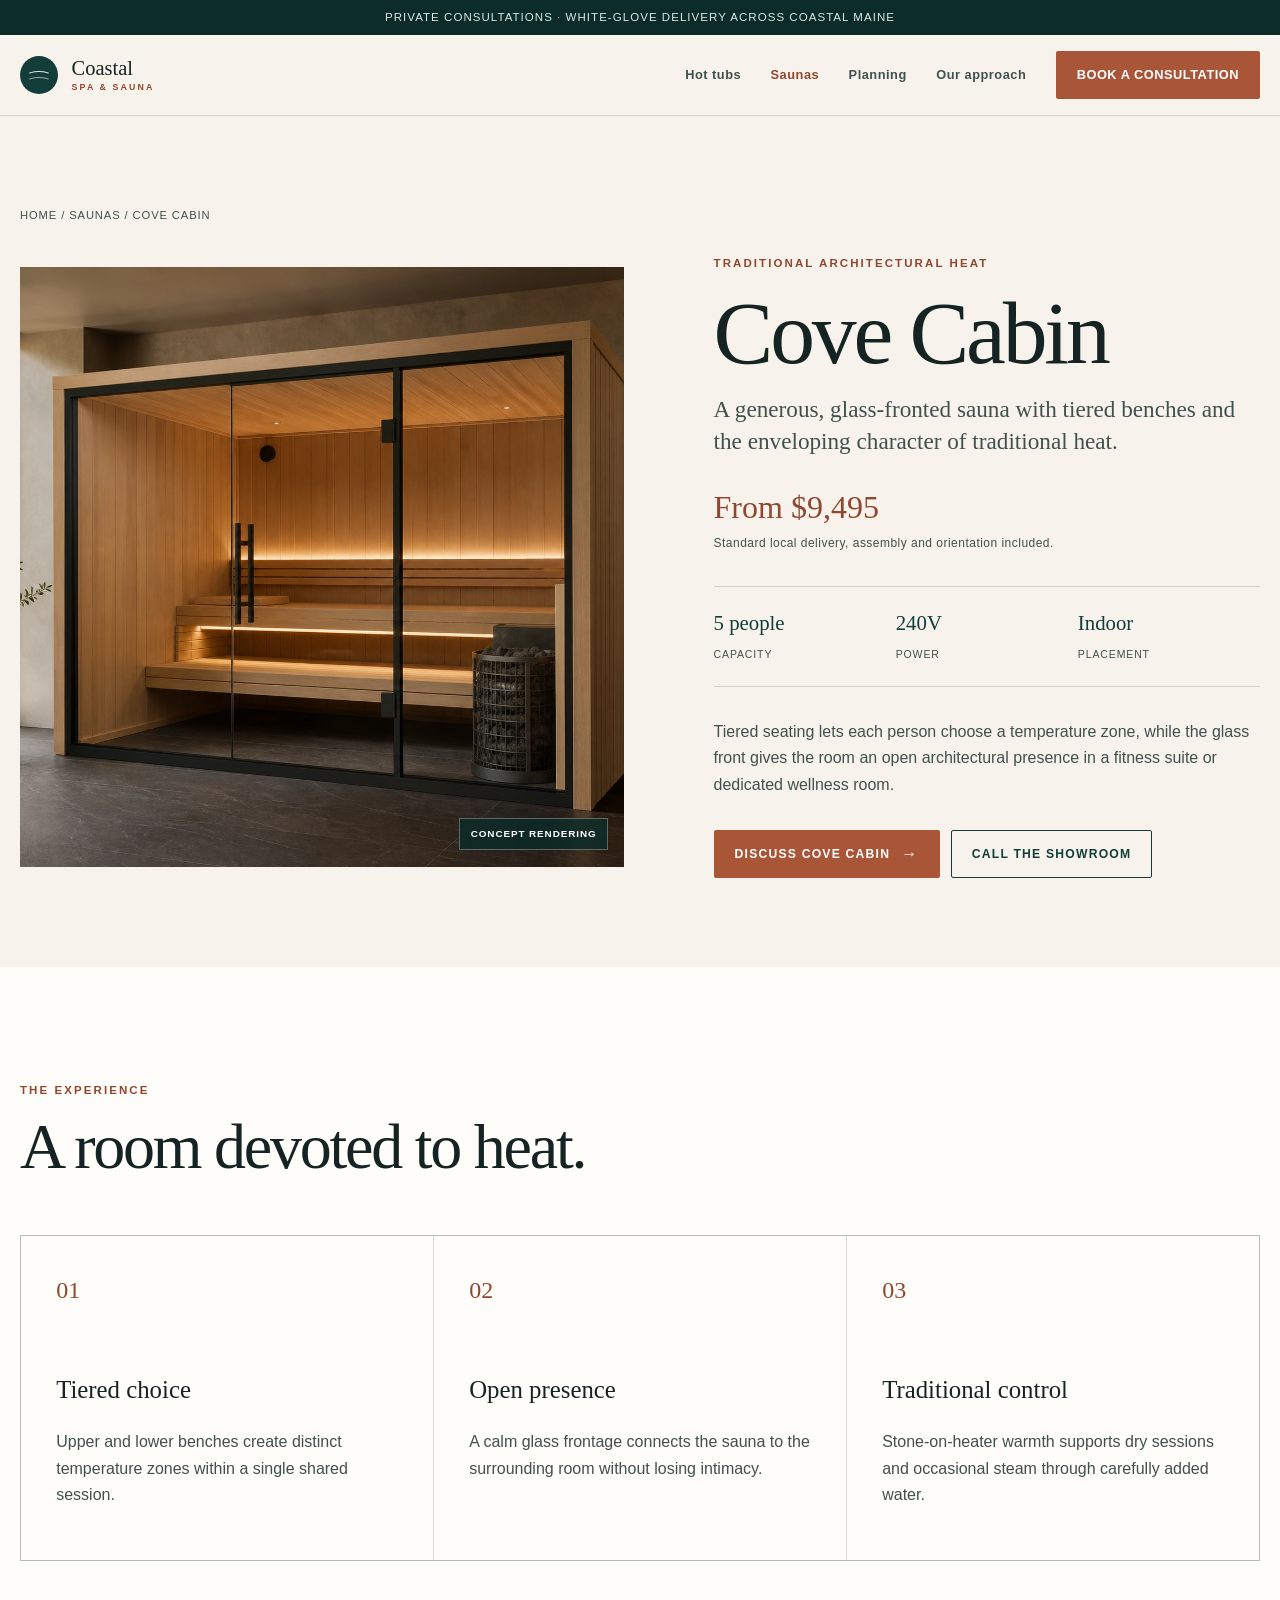
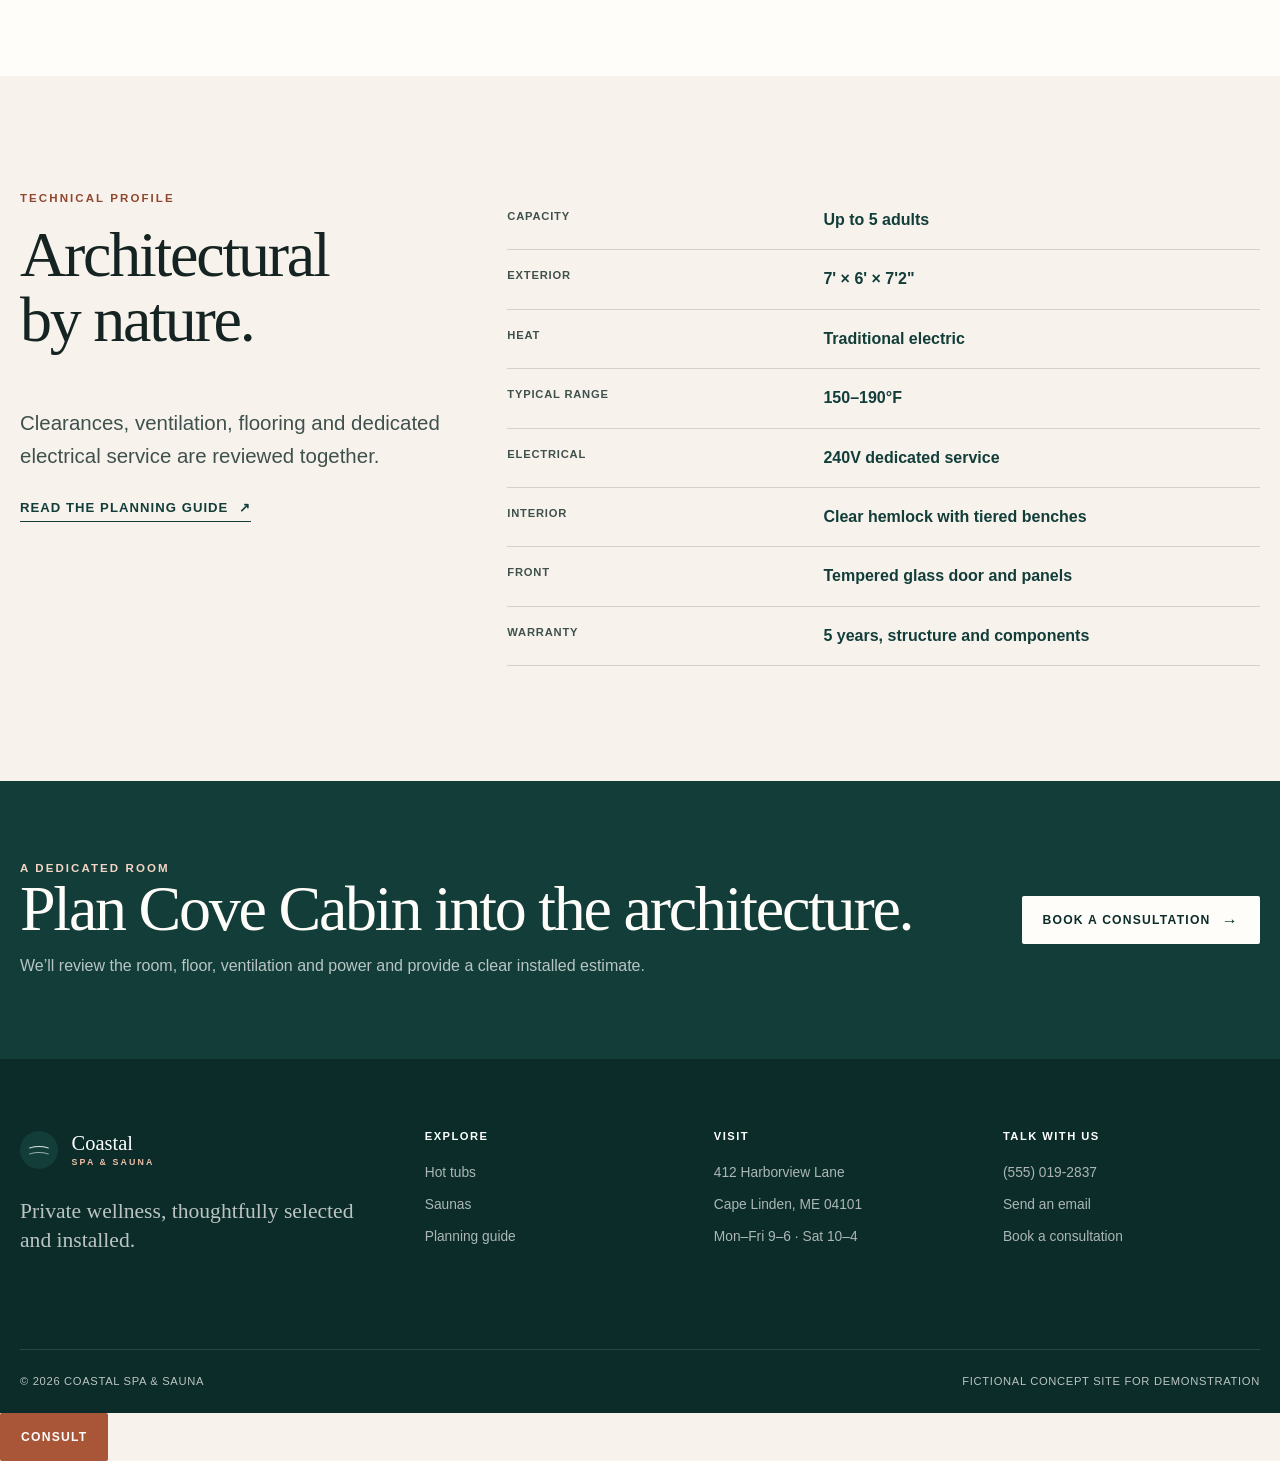
==== commit 3e8bcf27: "Replace product diagrams with branded concept photography" ====
--- a/cove-cabin.html
+++ b/cove-cabin.html
@@ -1,6 +1,6 @@
 <!doctype html><html lang="en"><head><meta charset="utf-8"><meta name="viewport" content="width=device-width,initial-scale=1"><title>Cove Cabin Traditional Sauna | Coastal Spa &amp; Sauna</title><meta name="description" content="Explore the five-person Cove Cabin traditional sauna with tiered benches, a glass front and premium electric heat."><meta name="theme-color" content="#0b2c29"><meta property="og:image" content="https://coastal-spa-sauna.thomas-12e.workers.dev/og-coastal.png"><meta name="twitter:card" content="summary_large_image"><link rel="canonical" href="https://coastal-spa-sauna.thomas-12e.workers.dev/cove-cabin.html"><link rel="icon" href="favicon.svg" type="image/svg+xml"><link rel="stylesheet" href="styles.css"><script src="script.js" defer></script></head><body>
 <a class="skip-link" href="#main">Skip to main content</a><div class="announcement">Private consultations &middot; White-glove delivery across coastal Maine</div><header class="site-header"><div class="container header-inner"><a class="brand" href="index.html" aria-label="Coastal Spa and Sauna home"><span class="brand-mark" aria-hidden="true"></span><span class="brand-copy"><span class="brand-name">Coastal</span><span class="brand-sub">Spa &amp; Sauna</span></span></a><button class="nav-toggle" type="button" aria-label="Open menu" aria-expanded="false" aria-controls="site-nav"><span></span><span></span><span></span></button><nav class="nav" id="site-nav"><a href="hot-tubs.html">Hot tubs</a><a aria-current="page" href="saunas.html">Saunas</a><a href="planning.html">Planning</a><a href="about.html">Our approach</a><a class="btn btn-primary" href="pricing.html?model=cove-cabin">Book a consultation</a></nav></div></header>
-<main id="main"><section class="pd-hero"><div class="container"><nav class="breadcrumb" aria-label="Breadcrumb"><a href="index.html">Home</a> / <a href="saunas.html">Saunas</a> / Cove Cabin</nav><div class="pd-grid"><div class="pd-stage" style="background:#d7c9b7" aria-label="Architectural illustration of the Cove Cabin sauna"><div class="mini-sauna cabin" style="width:62%" aria-hidden="true"></div></div><div class="pd-info pd-sticky"><p class="eyebrow">Traditional architectural heat</p><h1>Cove Cabin</h1><p class="pd-tagline">A generous, glass-fronted sauna with tiered benches and the enveloping character of traditional heat.</p><p class="pd-price">From $9,495<small>Standard local delivery, assembly and orientation included.</small></p><div class="fit-list"><div class="fit-item"><strong>5 people</strong><span>Capacity</span></div><div class="fit-item"><strong>240V</strong><span>Power</span></div><div class="fit-item"><strong>Indoor</strong><span>Placement</span></div></div><p class="muted">Tiered seating lets each person choose a temperature zone, while the glass front gives the room an open architectural presence in a fitness suite or dedicated wellness room.</p><div class="pd-actions"><a class="btn btn-primary btn-arrow" href="pricing.html?model=cove-cabin">Discuss Cove Cabin</a><a class="btn btn-outline" href="tel:+15550192837">Call the showroom</a></div></div></div></div></section>
+<main id="main"><section class="pd-hero"><div class="container"><nav class="breadcrumb" aria-label="Breadcrumb"><a href="index.html">Home</a> / <a href="saunas.html">Saunas</a> / Cove Cabin</nav><div class="pd-grid"><div class="pd-stage sauna-photo-stage"><img class="sauna-product-image" src="images/cove-cabin.jpg" alt="Concept rendering of the Cove Cabin five-person glass-front traditional sauna" decoding="async" fetchpriority="high"><span class="concept-badge">Concept rendering</span></div><div class="pd-info pd-sticky"><p class="eyebrow">Traditional architectural heat</p><h1>Cove Cabin</h1><p class="pd-tagline">A generous, glass-fronted sauna with tiered benches and the enveloping character of traditional heat.</p><p class="pd-price">From $9,495<small>Standard local delivery, assembly and orientation included.</small></p><div class="fit-list"><div class="fit-item"><strong>5 people</strong><span>Capacity</span></div><div class="fit-item"><strong>240V</strong><span>Power</span></div><div class="fit-item"><strong>Indoor</strong><span>Placement</span></div></div><p class="muted">Tiered seating lets each person choose a temperature zone, while the glass front gives the room an open architectural presence in a fitness suite or dedicated wellness room.</p><div class="pd-actions"><a class="btn btn-primary btn-arrow" href="pricing.html?model=cove-cabin">Discuss Cove Cabin</a><a class="btn btn-outline" href="tel:+15550192837">Call the showroom</a></div></div></div></div></section>
 <section class="section section-paper"><div class="container"><div class="section-head"><div><p class="eyebrow">The experience</p><h2>A room devoted to heat.</h2></div></div><div class="benefit-grid"><article class="benefit"><span class="benefit-no">01</span><h3>Tiered choice</h3><p>Upper and lower benches create distinct temperature zones within a single shared session.</p></article><article class="benefit"><span class="benefit-no">02</span><h3>Open presence</h3><p>A calm glass frontage connects the sauna to the surrounding room without losing intimacy.</p></article><article class="benefit"><span class="benefit-no">03</span><h3>Traditional control</h3><p>Stone-on-heater warmth supports dry sessions and occasional steam through carefully added water.</p></article></div></div></section>
 <section class="section"><div class="container spec-layout"><div><p class="eyebrow">Technical profile</p><h2>Architectural by nature.</h2><p class="lede">Clearances, ventilation, flooring and dedicated electrical service are reviewed together.</p><a class="text-link" href="planning.html">Read the planning guide</a></div><table class="spec-table"><tbody><tr><th>Capacity</th><td>Up to 5 adults</td></tr><tr><th>Exterior</th><td>7' × 6' × 7'2"</td></tr><tr><th>Heat</th><td>Traditional electric</td></tr><tr><th>Typical range</th><td>150–190°F</td></tr><tr><th>Electrical</th><td>240V dedicated service</td></tr><tr><th>Interior</th><td>Clear hemlock with tiered benches</td></tr><tr><th>Front</th><td>Tempered glass door and panels</td></tr><tr><th>Warranty</th><td>5 years, structure and components</td></tr></tbody></table></div></section>
 <section class="consult-band"><div class="container consult-inner"><div><p class="eyebrow">A dedicated room</p><h2>Plan Cove Cabin into the architecture.</h2><p>We’ll review the room, floor, ventilation and power and provide a clear installed estimate.</p></div><a class="btn btn-light btn-arrow" href="pricing.html?model=cove-cabin">Book a consultation</a></div></section></main>
--- a/styles.css
+++ b/styles.css
@@ -198,125 +198,23 @@
 .hero-actions { display: flex; flex-wrap: wrap; gap: .85rem; margin-top: 2rem; }
 .hero-note { margin-top: 2.6rem; color: rgba(255,255,255,.55); font-size: .78rem; letter-spacing: .05em; }
 .hero-stage { position: relative; min-height: 520px; display: grid; place-items: center; }
-.water-orbit {
-  position: absolute;
-  width: min(480px, 88%);
-  aspect-ratio: 1;
-  border: 1px solid rgba(255,255,255,.22);
-  border-radius: 50%;
-  animation: breathe 7s ease-in-out infinite;
-}
-.water-orbit::before, .water-orbit::after { content: ""; position: absolute; inset: 12%; border: 1px solid rgba(143,181,172,.32); border-radius: inherit; }
-.water-orbit::after { inset: 26%; background: radial-gradient(circle, rgba(143,181,172,.25), transparent 68%); }
-.hero-spa {
-  position: relative;
-  width: min(390px, 76%);
-  aspect-ratio: 1.08;
-  transform: rotate(-4deg);
-  background: linear-gradient(145deg, #f6f2e9 0%, #c7d4cf 52%, #91aaa4 100%);
-  border: 7px solid rgba(247,243,236,.96);
-  border-radius: 20% 20% 16% 16%;
-  box-shadow: 0 40px 90px rgba(0,0,0,.3), inset 0 0 0 4px rgba(18,61,57,.16);
-}
-.hero-spa::before {
-  content: "";
-  position: absolute;
-  inset: 7%;
-  z-index: 0;
-  background:
-    radial-gradient(circle at 28% 36%, rgba(255,255,255,.24), transparent 4%),
-    radial-gradient(circle at 72% 68%, rgba(255,255,255,.18), transparent 5%),
-    linear-gradient(145deg, #75aaa2, #2c6861 58%, #174c47);
-  border: 2px solid rgba(255,255,255,.42);
-  border-radius: 17%;
-  box-shadow: inset 0 16px 28px rgba(255,255,255,.12), inset 0 -18px 30px rgba(7,41,38,.28);
-}
-.hero-spa::after {
-  content: "";
-  position: absolute;
-  left: 38%;
-  bottom: 2%;
-  z-index: 3;
-  width: 24%;
-  height: 5%;
-  background: #dce5e1;
-  border: 1px solid rgba(18,61,57,.34);
-  border-radius: 999px 999px 3px 3px;
-  box-shadow: inset 0 2px 0 rgba(255,255,255,.7);
-}
-.hero-seat {
-  position: absolute;
-  z-index: 2;
-  width: 24%;
-  height: 27%;
-  background: linear-gradient(180deg, rgba(218,233,228,.86), rgba(126,174,165,.72));
-  border: 1.5px solid rgba(235,246,242,.72);
-  border-radius: 42% 42% 30% 30%;
-  box-shadow: inset 0 -8px 13px rgba(17,74,68,.26), 0 3px 8px rgba(7,41,38,.15);
-}
-.hero-seat::before {
-  content: "";
-  position: absolute;
-  top: 8%;
-  left: 19%;
-  width: 62%;
-  height: 20%;
-  background: rgba(20,78,72,.62);
-  border: 1px solid rgba(255,255,255,.35);
-  border-radius: 999px;
-}
-.hero-seat::after {
-  content: "";
-  position: absolute;
-  top: 45%;
-  left: 28%;
-  width: 5px;
-  height: 5px;
-  background: rgba(244,248,245,.88);
-  border-radius: 50%;
-  box-shadow: 13px 0 0 rgba(244,248,245,.78), 26px 0 0 rgba(244,248,245,.88), 6px 12px 0 rgba(244,248,245,.7), 20px 12px 0 rgba(244,248,245,.78);
-}
-.hero-seat-1 { top: 11%; left: 10%; transform: rotate(-18deg); }
-.hero-seat-2 { top: 6%; left: 38%; transform: rotate(0); }
-.hero-seat-3 { top: 11%; right: 10%; transform: rotate(18deg); }
-.hero-seat-4 { right: 14%; bottom: 10%; transform: rotate(150deg); }
-.hero-seat-5 { left: 14%; bottom: 10%; transform: rotate(-150deg); }
-.hero-footwell {
-  position: absolute;
-  top: 38%;
-  left: 35%;
-  z-index: 1;
-  width: 30%;
-  aspect-ratio: 1;
-  background: radial-gradient(circle, rgba(143,181,172,.45) 0 10%, transparent 11% 29%, rgba(214,231,225,.25) 30% 32%, transparent 33% 50%, rgba(214,231,225,.16) 51% 53%, rgba(13,68,63,.65) 54%);
-  border: 1px solid rgba(237,247,243,.42);
-  border-radius: 42%;
-}
-.hero-control {
-  position: absolute;
-  top: 3%;
-  right: 24%;
-  z-index: 4;
-  width: 13%;
-  height: 4%;
-  background: #173f3b;
-  border: 1px solid rgba(255,255,255,.48);
-  border-radius: 999px;
-}
+.hero-stage.home-hero-photo { min-height: 560px; overflow: hidden; border: 1px solid rgba(255,255,255,.18); box-shadow: 0 36px 90px rgba(0,0,0,.28); }
+.home-hero-photo::after { content: ""; position: absolute; inset: 0; background: linear-gradient(180deg, transparent 45%, rgba(7,41,38,.42)); pointer-events: none; }
+.home-hero-photo .concept-badge { top: 1rem; bottom: auto; }
 .stage-label {
   position: absolute;
   right: 0;
-  bottom: 10%;
+  bottom: 1rem;
+  z-index: 2;
   width: 175px;
   padding: 1rem;
   color: var(--ink);
-  background: rgba(247,243,236,.9);
+  background: rgba(247,243,236,.94);
   border-left: 2px solid var(--copper);
   backdrop-filter: blur(10px);
   font-size: .74rem;
 }
 .stage-label strong { display: block; margin-bottom: .3rem; color: var(--pine); font-family: var(--display); font-size: 1.08rem; }
-@keyframes breathe { 50% { transform: scale(1.04); opacity: .72; } }
 
 .proof-bar { border-bottom: 1px solid var(--line); background: var(--paper); }
 .proof-grid { display: grid; grid-template-columns: repeat(4, 1fr); }
@@ -365,6 +263,16 @@
   text-decoration: none;
 }
 .collection-card:nth-child(2) { background: #4a392e; }
+.collection-card-hot-tub {
+  background-image: linear-gradient(180deg, rgba(11,44,41,.08), rgba(11,44,41,.9)), url("images/harbor-5-modern-v2.jpg");
+  background-position: center;
+  background-size: cover;
+}
+.collection-card-sauna {
+  background-image: linear-gradient(180deg, rgba(11,44,41,.1), rgba(11,44,41,.88)), url("images/nordic-barrel.jpg");
+  background-position: center;
+  background-size: cover;
+}
 .collection-card::after {
   content: "";
   position: absolute;
@@ -387,6 +295,7 @@
 .feature-story { display: grid; grid-template-columns: 1.05fr .95fr; min-height: 650px; }
 .model-stage { position: relative; display: grid; min-height: 560px; place-items: center; overflow: hidden; background: var(--sea-mist); }
 .model-stage::before { content: ""; position: absolute; width: 70%; aspect-ratio: 1; border: 1px solid rgba(18,61,57,.2); border-radius: 50%; box-shadow: 0 0 0 70px rgba(255,255,255,.25), 0 0 0 140px rgba(255,255,255,.16); }
+.model-stage.featured-product-photo::before { display: none; }
 .spa-diagram { position: relative; z-index: 1; width: min(410px, 72%); aspect-ratio: 1.08; transform: rotate(-5deg); background: #356e67; border: 18px solid var(--paper); border-radius: 18%; box-shadow: 0 30px 70px rgba(11,44,41,.22), inset 0 0 0 3px rgba(255,255,255,.22); }
 .spa-diagram::before { content: ""; position: absolute; inset: 17%; background: #214f4a; border: 2px solid rgba(255,255,255,.26); border-radius: 42%; }
 .seat { position: absolute; z-index: 2; width: 25%; aspect-ratio: 1; background: rgba(220,231,226,.52); border: 1px solid rgba(255,255,255,.58); border-radius: 46% 46% 40% 40%; }
@@ -396,6 +305,12 @@
 .seat-3 { top: 38%; right: 4%; transform: rotate(86deg); }
 .seat-4 { bottom: 8%; right: 17%; transform: rotate(145deg); }
 .seat-5 { bottom: 8%; left: 17%; transform: rotate(-145deg); }
+.tidewater-plan { width: min(420px, 68%); aspect-ratio: 1; transform: rotate(-3deg); border-radius: 26%; }
+.tidewater-plan::before { inset: 28% 20% 20%; border-radius: 42%; }
+.tidewater-plan .tidewater-seat { top: 10%; width: 27%; height: 58%; aspect-ratio: auto; border-radius: 42% 42% 34% 34%; }
+.tidewater-plan .tidewater-seat::after { inset: 18% 28% 52%; border-radius: 999px; box-shadow: 0 32px 0 rgba(255,255,255,.16), 0 64px 0 rgba(255,255,255,.12); }
+.tidewater-plan .tidewater-seat-1 { left: 17%; transform: rotate(-7deg); }
+.tidewater-plan .tidewater-seat-2 { right: 17%; transform: rotate(7deg); }
 .story-copy { display: flex; flex-direction: column; justify-content: center; padding: clamp(3rem, 7vw, 6rem); background: var(--paper); }
 .story-copy h2 { margin-bottom: 1.4rem; }
 .story-copy .price { margin: 1.5rem 0; color: var(--copper-dark); font-family: var(--display); font-size: 1.65rem; }
@@ -474,14 +389,17 @@
 .model-card[hidden] { display: none; }
 .model-card-visual { position: relative; display: grid; place-items: center; overflow: hidden; background: var(--sea-mist); }
 .model-card-visual::before { content: ""; position: absolute; width: 72%; aspect-ratio: 1; border: 1px solid rgba(18,61,57,.15); border-radius: 50%; box-shadow: 0 0 0 55px rgba(255,255,255,.25), 0 0 0 110px rgba(255,255,255,.15); }
-.mini-spa { position: relative; z-index: 1; width: 52%; aspect-ratio: 1; transform: rotate(-6deg); background: #39756e; border: 13px solid var(--paper); border-radius: 18%; box-shadow: 0 25px 55px rgba(11,44,41,.2); }
-.mini-spa::before { content: ""; position: absolute; inset: 17%; background: #24554f; border: 1px solid rgba(255,255,255,.3); border-radius: 38%; }
-.mini-spa.two { aspect-ratio: .78; border-radius: 30%; }
-.mini-spa.seven { width: 60%; border-radius: 14%; }
-.mini-sauna { position: relative; z-index: 1; width: 50%; aspect-ratio: .82; background: repeating-linear-gradient(90deg, #a8754e 0 11px, #c99869 11px 13px); border: 8px solid #5b402f; box-shadow: 0 28px 60px rgba(74,57,46,.24); }
-.mini-sauna::before { content: ""; position: absolute; inset: 10% 14% 42%; background: rgba(18,61,57,.75); border: 3px solid #d4ad81; }
-.mini-sauna.barrel { width: 61%; aspect-ratio: 1.25; border-radius: 48%; }
-.mini-sauna.cabin { width: 58%; aspect-ratio: 1.1; clip-path: polygon(50% 0, 100% 25%, 100% 100%, 0 100%, 0 25%); }
+.model-card-visual.sauna-photo::before,
+.model-card-visual.product-photo::before,
+.pd-stage.sauna-photo-stage::before,
+.pd-stage.product-photo-stage::before { display: none; }
+.sauna-product-image { position: absolute; inset: 0; width: 100%; height: 100%; object-fit: cover; object-position: center; }
+.product-image { position: absolute; inset: 0; width: 100%; height: 100%; object-fit: cover; object-position: center; }
+.model-card .sauna-product-image { transition: transform .7s cubic-bezier(.22,1,.36,1); }
+.model-card .product-image { transition: transform .7s cubic-bezier(.22,1,.36,1); }
+.model-card:hover .sauna-product-image { transform: scale(1.025); }
+.model-card:hover .product-image { transform: scale(1.025); }
+.concept-badge { position: absolute; right: 1rem; bottom: 1rem; z-index: 2; padding: .45rem .65rem; color: #fff; background: rgba(11,44,41,.78); border: 1px solid rgba(255,255,255,.3); backdrop-filter: blur(10px); font-size: .62rem; font-weight: 750; letter-spacing: .09em; text-transform: uppercase; }
 .model-card-copy { display: flex; flex-direction: column; justify-content: center; padding: clamp(2.5rem, 6vw, 5rem); }
 .model-card-copy h2 { margin-bottom: 1rem; font-size: clamp(2.5rem, 5vw, 4.2rem); }
 .model-card-copy .price { color: var(--copper-dark); font-family: var(--display); font-size: 1.5rem; }
@@ -491,6 +409,8 @@
 .pd-grid { display: grid; grid-template-columns: 1.05fr .95fr; gap: clamp(3rem, 7vw, 7rem); align-items: center; }
 .pd-stage { position: relative; min-height: 620px; display: grid; place-items: center; overflow: hidden; background: var(--sea-mist); }
 .pd-stage::before { content: ""; position: absolute; width: 72%; aspect-ratio: 1; border: 1px solid rgba(18,61,57,.17); border-radius: 50%; box-shadow: 0 0 0 80px rgba(255,255,255,.2), 0 0 0 160px rgba(255,255,255,.12); }
+.pd-stage.sauna-photo-stage { min-height: 600px; background: var(--sand); }
+.pd-stage.product-photo-stage { min-height: 600px; background: var(--sand); }
 .pd-stage .spa-diagram { width: min(460px, 68%); }
 .pd-info h1 { margin-bottom: 1rem; font-size: clamp(3.7rem, 7vw, 6.6rem); }
 .pd-tagline { color: var(--ink-soft); font-family: var(--display); font-size: 1.45rem; line-height: 1.35; }
